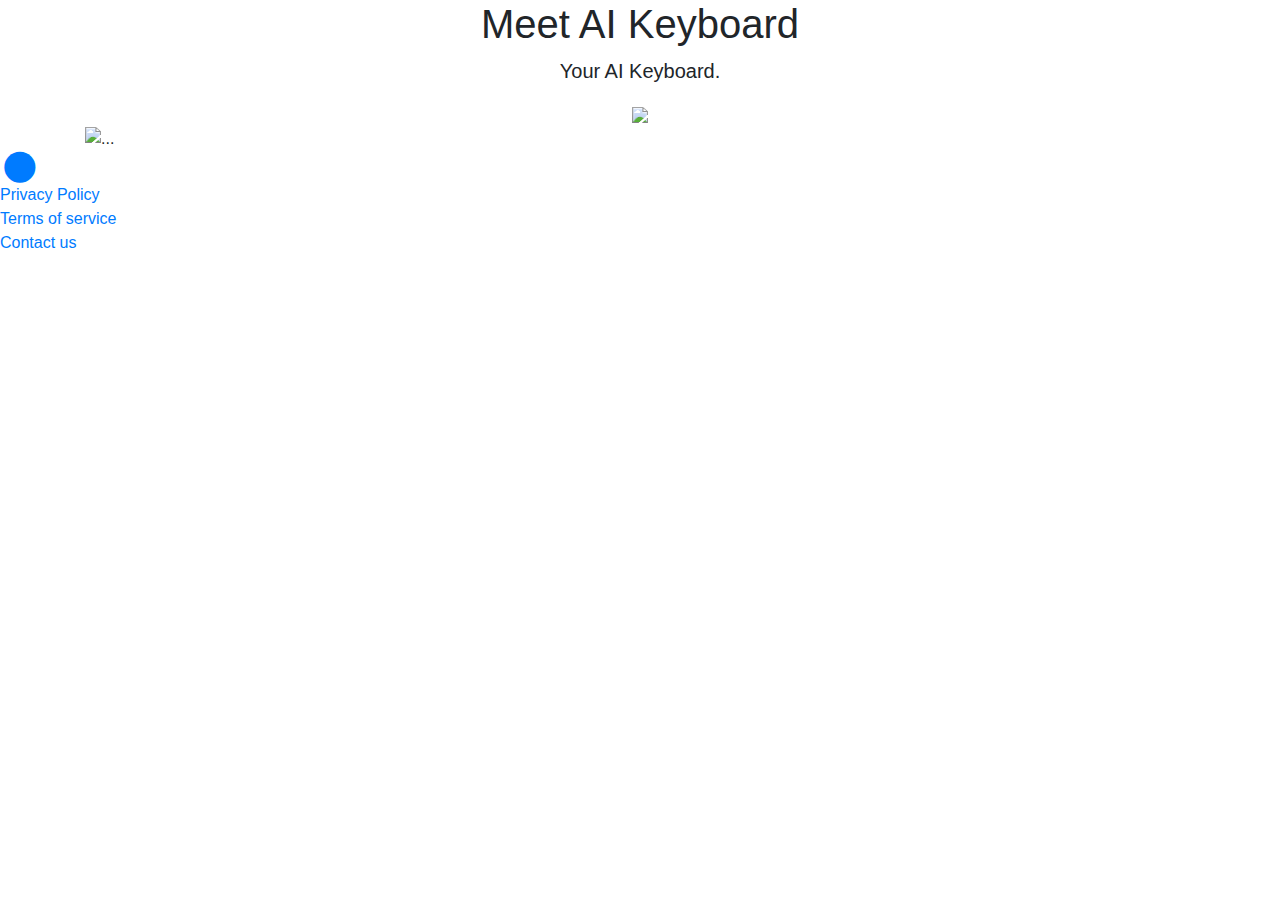
==== index.html @ 088c202f "commit" ====
<!doctype html>
<html lang="en">

<head>
    <!-- Required meta tags -->
    <meta charset="utf-8">
    <meta name="viewport" content="width=device-width, initial-scale=1, shrink-to-fit=no">

    <!-- Bootstrap CSS -->
    <link rel="stylesheet" href="https://stackpath.bootstrapcdn.com/bootstrap/4.4.1/css/bootstrap.min.css"
        integrity="sha384-Vkoo8x4CGsO3+Hhxv8T/Q5PaXtkKtu6ug5TOeNV6gBiFeWPGFN9MuhOf23Q9Ifjh" crossorigin="anonymous">
    <link rel="stylesheet" href="css/styles.css">
    <link rel="stylesheet" href="https://use.fontawesome.com/releases/v5.13.0/css/all.css">
    <link rel="stylesheet" href="https://use.fontawesome.com/releases/v5.13.0/css/v4-shims.css">
    <link rel="shortcut icon" href="assets/appicon.png" type="image/x-icon" />
    <title>AI Keyboard</title>
</head>

<body>

    <div class="page-holder container">

        <!-- Hero Section-->
        <section class="hero shape-1">
            <div class="section-header text-center">
                <h2 class="h1">Meet <span class="color">AI Keyboard</span></h2>
                <div class="row">
                    <div class="col-lg-8 mx-auto">
                        <p class="lead">Your AI Keyboard.</p>
                    </div>
                </div>
                <a href="https://apps.apple.com/us/app/iptv-streams/id1492179924" target="_blank">
                    <img role="presentation" class="app-store-badge" src="img/appstorebadge.svg">
                </a>
            </div>

            <div class="screen">
                <img src="img/device.png" alt="..." class="img-fluid">
            </div>
        </section>

    </div>

    <footer>
        <div class="footerIcons">
            <a href="https://twitter.com/andremartingo">
                <span class="fa-stack fa-1x">
                    <i class="socialIconBack fas fa-circle fa-stack-2x"></i>
                    <i class="socialIconTop fab fa-twitter fa-stack-1x"></i>
                </span>
            </a>
        </div>
        <div class="footerLinks">
            <a href="privacypolicy.html">Privacy Policy</a><br>
            <a href="termsofservice.html">Terms of service</a><br>
            <a href="mailto: indieiosstudio@gmail.com">Contact us</a>
        </div>
    </footer>

    <!-- Optional JavaScript -->
    <!-- jQuery first, then Popper.js, then Bootstrap JS -->
    <script src="https://code.jquery.com/jquery-3.4.1.slim.min.js"
        integrity="sha384-J6qa4849blE2+poT4WnyKhv5vZF5SrPo0iEjwBvKU7imGFAV0wwj1yYfoRSJoZ+n"
        crossorigin="anonymous"></script>
    <script src="https://cdn.jsdelivr.net/npm/popper.js@1.16.0/dist/umd/popper.min.js"
        integrity="sha384-Q6E9RHvbIyZFJoft+2mJbHaEWldlvI9IOYy5n3zV9zzTtmI3UksdQRVvoxMfooAo"
        crossorigin="anonymous"></script>
    <script src="https://stackpath.bootstrapcdn.com/bootstrap/4.4.1/js/bootstrap.min.js"
        integrity="sha384-wfSDF2E50Y2D1uUdj0O3uMBJnjuUD4Ih7YwaYd1iqfktj0Uod8GCExl3Og8ifwB6"
        crossorigin="anonymous"></script>
</body>

</html>
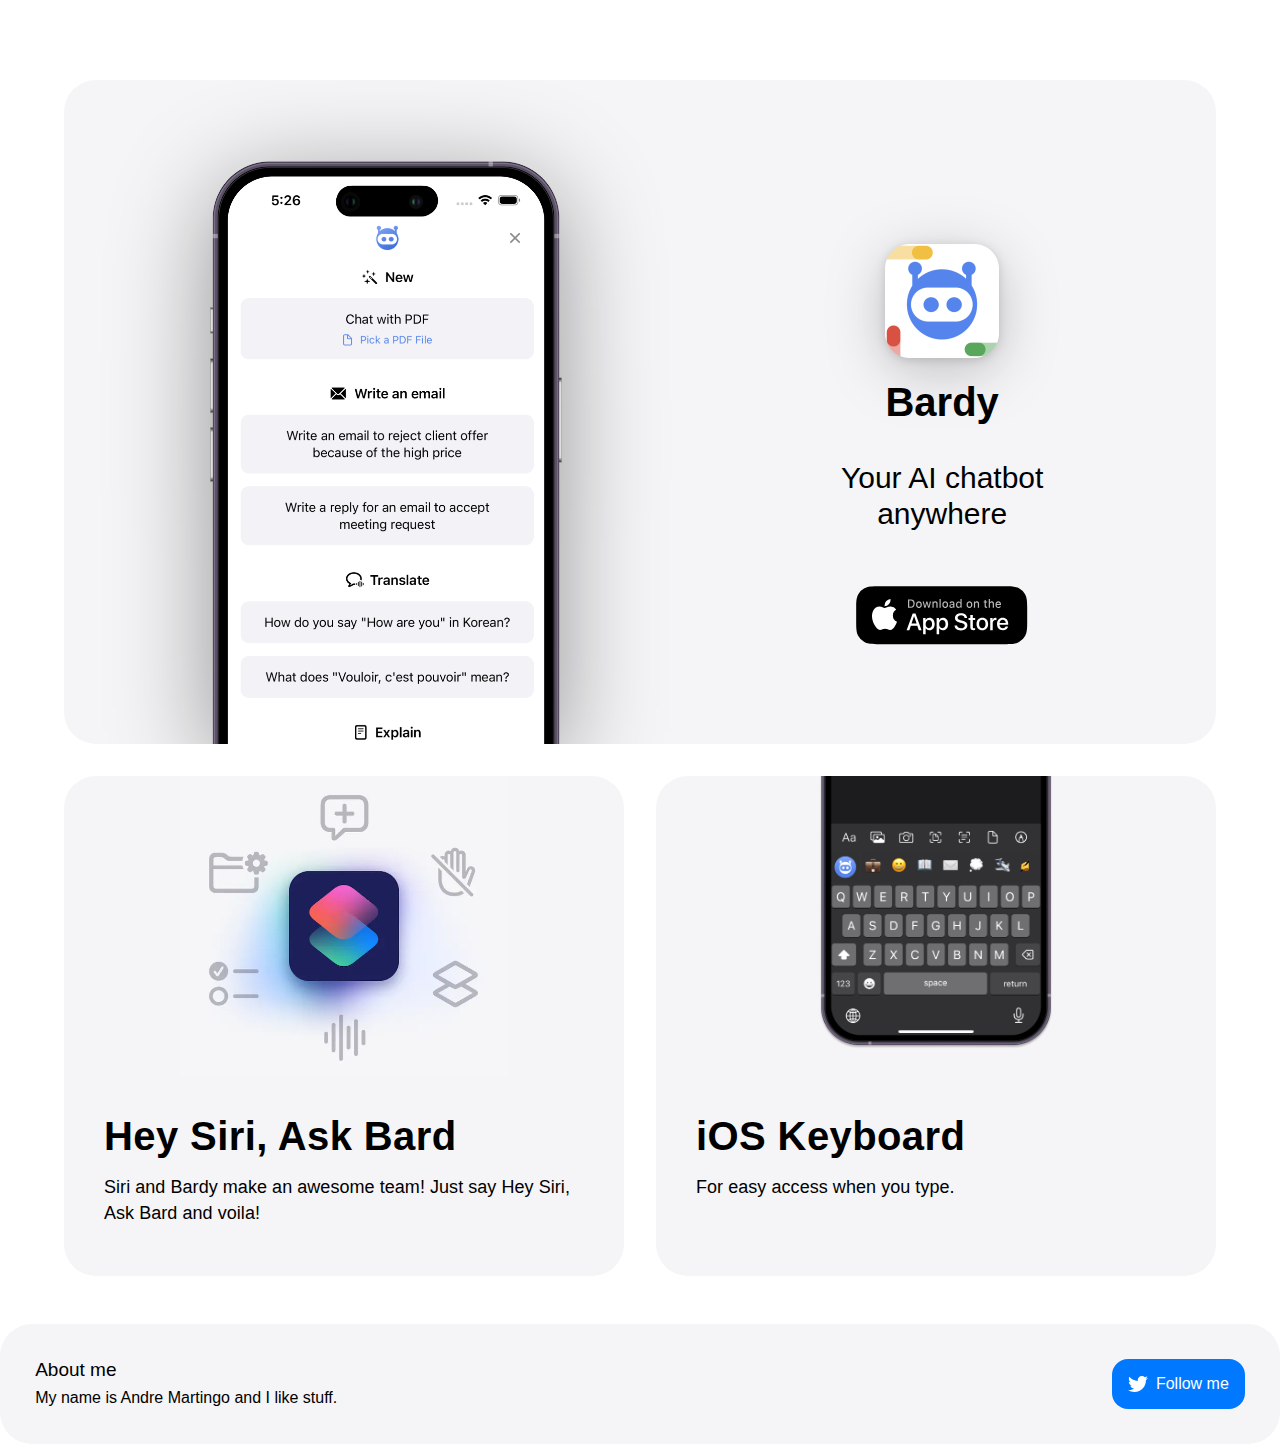
==== commit d0772710: "update website" ====
--- a/index.html
+++ b/index.html
@@ -1,73 +1,99 @@
-<!doctype html>
 <html lang="en">
-
-<head>
-    <!-- Required meta tags -->
-    <meta charset="utf-8">
-    <meta name="viewport" content="width=device-width, initial-scale=1, shrink-to-fit=no">
-
-    <!-- Bootstrap CSS -->
-    <link rel="stylesheet" href="https://stackpath.bootstrapcdn.com/bootstrap/4.4.1/css/bootstrap.min.css"
-        integrity="sha384-Vkoo8x4CGsO3+Hhxv8T/Q5PaXtkKtu6ug5TOeNV6gBiFeWPGFN9MuhOf23Q9Ifjh" crossorigin="anonymous">
-    <link rel="stylesheet" href="css/styles.css">
-    <link rel="stylesheet" href="https://use.fontawesome.com/releases/v5.13.0/css/all.css">
-    <link rel="stylesheet" href="https://use.fontawesome.com/releases/v5.13.0/css/v4-shims.css">
-    <link rel="shortcut icon" href="assets/appicon.png" type="image/x-icon" />
-    <title>AI Keyboard</title>
-</head>
-
-<body>
-
-    <div class="page-holder container">
-
-        <!-- Hero Section-->
-        <section class="hero shape-1">
-            <div class="section-header text-center">
-                <h2 class="h1">Meet <span class="color">AI Keyboard</span></h2>
-                <div class="row">
-                    <div class="col-lg-8 mx-auto">
-                        <p class="lead">Your AI Keyboard.</p>
-                    </div>
-                </div>
-                <a href="https://apps.apple.com/us/app/iptv-streams/id1492179924" target="_blank">
-                    <img role="presentation" class="app-store-badge" src="img/appstorebadge.svg">
+  <head>
+    <meta charset="UTF-8" />
+    <meta name="viewport" content="width=device-width, initial-scale=1.0" />
+    <link rel="stylesheet" href="index.css" />
+    <title>Bardy</title>
+  </head>
+  <body>
+    <div class="main">
+      <div class="layout__wrapper">
+        <section class="hero__container">
+          <div class="hero">
+            <div class="device-container">
+              <div class="screenshot">
+                <span class="screenshot__wrapper">
+                  <img
+                    class="screenshot-image"
+                    src="./assets/app-screenshot.png"
+                  />
+                </span>
+              </div>
+            </div>
+            <div class="title">
+              <img class="app-icon" src="assets/app-icon.png" />
+              <div class="app-title-text">
+                <h1 class="title-heading">Bardy</h1>
+                <p class="title-subheading">
+                  Your AI chatbot
+                  <br />
+                  anywhere
+                </p>
+              </div>
+              <div class="apple-store-icon">
+                <a href="https://apps.apple.com/us/app/ai-chatbot-assistant-for-bard/id1663687958">
+                  <svg
+                    width="172"
+                    height="59"
+                    xmlns="http://www.w3.org/2000/svg"
+                  >
+                    <g fill="none" fill-rule="evenodd">
+                      <path
+                        d="M20.693.181h129.978c7.132 0 9.718.743 12.326 2.137a14.538 14.538 0 0 1 6.048 6.049c1.394 2.607 2.137 5.193 2.137 12.326V37.67c0 7.132-.743 9.719-2.137 12.326a14.538 14.538 0 0 1-6.048 6.048c-2.608 1.395-5.194 2.137-12.326 2.137H20.693c-7.132 0-9.718-.742-12.326-2.137a14.538 14.538 0 0 1-6.048-6.048C.924 47.39.182 44.802.182 37.67V20.693c0-7.133.742-9.719 2.137-12.326a14.538 14.538 0 0 1 6.048-6.049C10.975.924 13.561.181 20.693.181Z"
+                        fill="var(--store-button-color)"
+                      ></path>
+                      <g fill="#FFF" fill-rule="nonzero">
+                        <path
+                          d="M36.88 29.486a7.058 7.058 0 0 1 3.326-5.911 7.132 7.132 0 0 0-5.632-3.072c-2.37-.25-4.667 1.43-5.874 1.43-1.231 0-3.09-1.405-5.092-1.363a7.492 7.492 0 0 0-6.312 3.883c-2.73 4.767-.693 11.772 1.92 15.626 1.309 1.886 2.837 3.994 4.838 3.92 1.957-.083 2.688-1.26 5.05-1.26 2.341 0 3.027 1.26 5.068 1.212 2.1-.035 3.423-1.896 4.685-3.8A15.662 15.662 0 0 0 41 35.748a6.809 6.809 0 0 1-4.12-6.262ZM33.026 17.97A6.977 6.977 0 0 0 34.599 13a6.976 6.976 0 0 0-4.527 2.363 6.637 6.637 0 0 0-1.613 4.785 5.765 5.765 0 0 0 4.567-2.179ZM61.268 39.639H54.86l-1.539 4.53h-2.714l6.07-16.763h2.82l6.07 16.764h-2.761l-1.538-4.531Zm-5.744-2.091h5.08l-2.505-7.354h-.07l-2.505 7.354ZM78.675 38.06c0 3.797-2.039 6.238-5.115 6.238a4.158 4.158 0 0 1-3.857-2.139h-.058v6.054h-2.516V31.947h2.435v2.033h.047a4.35 4.35 0 0 1 3.902-2.16c3.111 0 5.162 2.452 5.162 6.24Zm-2.586 0c0-2.475-1.283-4.102-3.24-4.102-1.922 0-3.215 1.66-3.215 4.101 0 2.463 1.293 4.112 3.216 4.112 1.956 0 3.239-1.615 3.239-4.112ZM92.165 38.06c0 3.797-2.039 6.238-5.115 6.238a4.158 4.158 0 0 1-3.857-2.139h-.058v6.054H80.62V31.947h2.436v2.033h.046a4.35 4.35 0 0 1 3.903-2.16c3.11 0 5.16 2.452 5.16 6.24Zm-2.586 0c0-2.475-1.282-4.102-3.24-4.102-1.921 0-3.214 1.66-3.214 4.101 0 2.463 1.293 4.112 3.215 4.112 1.957 0 3.239-1.615 3.239-4.112ZM101.08 39.499c.187 1.662 1.807 2.754 4.02 2.754 2.12 0 3.646-1.092 3.646-2.59 0-1.302-.92-2.081-3.099-2.615l-2.178-.523c-3.087-.744-4.52-2.184-4.52-4.52 0-2.892 2.527-4.879 6.117-4.879 3.552 0 5.987 1.987 6.07 4.88h-2.54c-.153-1.674-1.54-2.684-3.566-2.684-2.027 0-3.414 1.022-3.414 2.51 0 1.184.886 1.882 3.053 2.416l1.852.453c3.45.814 4.883 2.195 4.883 4.647 0 3.137-2.506 5.101-6.49 5.101-3.729 0-6.246-1.918-6.409-4.95h2.576ZM116.833 29.055v2.892h2.331v1.987h-2.33v6.738c0 1.047.466 1.535 1.49 1.535.277-.005.553-.024.828-.058v1.975c-.46.085-.929.124-1.397.116-2.482 0-3.45-.93-3.45-3.3v-7.006h-1.782v-1.987h1.782v-2.892h2.528ZM120.514 38.06c0-3.846 2.271-6.263 5.813-6.263 3.554 0 5.814 2.417 5.814 6.262 0 3.856-2.248 6.262-5.814 6.262-3.564 0-5.813-2.406-5.813-6.262Zm9.064 0c0-2.639-1.212-4.196-3.251-4.196-2.039 0-3.25 1.569-3.25 4.195 0 2.649 1.211 4.194 3.25 4.194 2.039 0 3.251-1.545 3.251-4.194ZM134.216 31.947h2.4v2.08h.057a2.922 2.922 0 0 1 2.949-2.208c.29 0 .579.03.862.094v2.347a3.526 3.526 0 0 0-1.13-.152 2.539 2.539 0 0 0-1.96.805 2.524 2.524 0 0 0-.662 2.007v7.25h-2.516V31.947ZM152.083 40.58c-.338 2.219-2.505 3.741-5.277 3.741-3.566 0-5.779-2.382-5.779-6.204 0-3.834 2.225-6.32 5.673-6.32 3.391 0 5.523 2.323 5.523 6.029v.86h-8.656v.151c-.081.91.234 1.81.865 2.473a3.197 3.197 0 0 0 2.432.989 2.774 2.774 0 0 0 2.83-1.72h2.39Zm-8.504-3.648h6.127a2.935 2.935 0 0 0-.823-2.206 2.952 2.952 0 0 0-2.183-.896 3.107 3.107 0 0 0-2.209.902 3.09 3.09 0 0 0-.912 2.2Z"
+                        ></path>
+                      </g>
+                      <g fill="#FFF" fill-rule="nonzero" opacity=".73">
+                        <path
+                          d="M54.899 13.416c1.061-.08 2.1.345 2.832 1.158a3.862 3.862 0 0 1 .944 3.039c0 2.698-1.386 4.249-3.776 4.249H52v-8.446h2.899Zm-1.653 7.251h1.514a2.46 2.46 0 0 0 2.01-.856c.513-.589.747-1.39.636-2.181a2.755 2.755 0 0 0-.646-2.167 2.468 2.468 0 0 0-2-.853h-1.514v6.057ZM60.083 18.672c-.104-1.142.417-2.248 1.344-2.853a2.748 2.748 0 0 1 3.025 0c.927.605 1.447 1.71 1.344 2.853.105 1.144-.415 2.252-1.342 2.858a2.749 2.749 0 0 1-3.03 0c-.927-.606-1.447-1.714-1.34-2.858Zm4.483 0c0-1.381-.59-2.19-1.625-2.19-1.039 0-1.623.809-1.623 2.19 0 1.393.584 2.195 1.623 2.195 1.035 0 1.625-.808 1.625-2.195ZM73.389 21.862h-1.24l-1.252-4.694h-.094l-1.247 4.694h-1.228l-1.67-6.374h1.213l1.085 4.864h.09l1.244-4.864h1.147l1.245 4.864h.095l1.08-4.864h1.195zM76.456 15.488h1.15v1.013h.09c.31-.746 1.036-1.202 1.807-1.136a1.92 1.92 0 0 1 1.59.655c.408.461.594 1.092.507 1.716v4.126h-1.196v-3.81c0-1.025-.423-1.534-1.307-1.534a1.355 1.355 0 0 0-1.075.458 1.51 1.51 0 0 0-.37 1.157v3.729h-1.196v-6.374ZM83.504 13H84.7v8.862h-1.195zM86.361 18.672c-.104-1.142.417-2.248 1.344-2.853a2.749 2.749 0 0 1 3.026 0c.926.605 1.447 1.71 1.343 2.853.106 1.144-.414 2.252-1.342 2.858a2.75 2.75 0 0 1-3.029 0c-.928-.606-1.448-1.714-1.342-2.858Zm4.483 0c0-1.381-.59-2.19-1.625-2.19-1.039 0-1.623.809-1.623 2.19 0 1.393.584 2.195 1.623 2.195 1.035 0 1.625-.808 1.625-2.195ZM93.332 20.06c0-1.148.812-1.81 2.253-1.903l1.64-.1v-.55c0-.673-.422-1.053-1.24-1.053-.667 0-1.129.257-1.262.708h-1.157c.122-1.095 1.1-1.797 2.475-1.797 1.518 0 2.375.796 2.375 2.142v4.355h-1.151v-.896h-.095c-.39.654-1.085 1.036-1.819 1a1.772 1.772 0 0 1-1.411-.482 1.971 1.971 0 0 1-.608-1.425Zm3.894-.545v-.533l-1.48.1c-.833.058-1.212.357-1.212.919 0 .573.473.907 1.123.907a1.38 1.38 0 0 0 1.065-.347 1.53 1.53 0 0 0 .504-1.046ZM99.987 18.672c0-2.014.983-3.29 2.514-3.29.772-.037 1.496.399 1.857 1.119h.09V13h1.194v8.862h-1.145v-1.007h-.094c-.389.714-1.121 1.142-1.902 1.112-1.541 0-2.514-1.276-2.514-3.295Zm1.234 0c0 1.352.606 2.166 1.618 2.166 1.008 0 1.63-.826 1.63-2.16 0-1.329-.629-2.166-1.63-2.166-1.006 0-1.618.82-1.618 2.16ZM110.588 18.672c-.104-1.142.416-2.248 1.343-2.853a2.748 2.748 0 0 1 3.026 0c.926.605 1.447 1.71 1.343 2.853.106 1.144-.414 2.252-1.342 2.858a2.749 2.749 0 0 1-3.029 0c-.927-.606-1.447-1.714-1.341-2.858Zm4.483 0c0-1.381-.59-2.19-1.625-2.19-1.039 0-1.624.809-1.624 2.19 0 1.393.585 2.195 1.624 2.195 1.035 0 1.625-.808 1.625-2.195ZM117.904 15.488h1.15v1.013h.09c.31-.746 1.036-1.202 1.807-1.136a1.92 1.92 0 0 1 1.59.655c.408.461.594 1.092.507 1.716v4.126h-1.196v-3.81c0-1.025-.423-1.534-1.307-1.534a1.355 1.355 0 0 0-1.075.458 1.51 1.51 0 0 0-.37 1.157v3.729h-1.196v-6.374ZM129.802 13.901v1.616h1.312v1.06h-1.312v3.277c0 .668.261.96.856.96.152 0 .304-.01.456-.029v1.048c-.215.04-.432.062-.65.064-1.33 0-1.859-.492-1.859-1.72v-3.6h-.962v-1.06h.962v-1.616h1.197ZM132.746 13h1.185v3.512h.095c.325-.752 1.064-1.208 1.846-1.141a1.946 1.946 0 0 1 1.574.671c.404.46.591 1.085.512 1.705v4.115h-1.196v-3.805c0-1.018-.45-1.534-1.295-1.534a1.376 1.376 0 0 0-1.12.435 1.535 1.535 0 0 0-.405 1.181v3.723h-1.196V13ZM144.928 20.14c-.335 1.203-1.441 1.98-2.625 1.845a2.69 2.69 0 0 1-2.122-.964 2.997 2.997 0 0 1-.675-2.326 3.044 3.044 0 0 1 .674-2.336 2.734 2.734 0 0 1 2.118-.994c1.685 0 2.702 1.212 2.702 3.213v.44h-4.277v.07c-.038.473.116.94.423 1.288.307.348.74.543 1.19.537.585.074 1.154-.23 1.441-.772h1.15Zm-4.205-2.053h3.06a1.587 1.587 0 0 0-.399-1.173 1.426 1.426 0 0 0-1.092-.478 1.51 1.51 0 0 0-1.115.477c-.296.311-.46.734-.454 1.174Z"
+                        ></path>
+                      </g>
+                    </g>
+                  </svg>
                 </a>
+              </div>
             </div>
-
-            <div class="screen">
-                <img src="img/device.png" alt="..." class="img-fluid">
+          </div>
+        </section>
+        <section class="widget__section">
+          <div class="widget-container">
+            <div class="widget-card">
+              <img src="assets/siri.webp" class="phone-image" />
+              <div class="feature-tile-header">
+                <h3>Hey Siri, Ask Bard</h3>
+                <p>Siri and Bardy make an awesome team! Just say Hey Siri, Ask Bard and voila!</p>
+              </div>
             </div>
+          </div>
+          <div class="widget-container">
+            <div class="widget-card">
+              <img src="assets/keyboard.png" class="phone-image" />
+              <div class="feature-tile-header">
+                <h3>iOS Keyboard</h3>
+                <p>For easy access when you type.</p>
+              </div>
+            </div>
+          </div>
         </section>
-
+      </div>
+      <section class="about-me">
+        <div class="about-me-text-content">
+          <h1 class="about-me-title">About me</h1>
+          <p class="about-me-subtitle">
+            My name is Andre Martingo and I like stuff.
+          </p>
+        </div>
+        <div class="about-me-button">
+          <a href="https://www.twitter.com/andremartingo">
+            <svg width="20" height="16" xmlns="http://www.w3.org/2000/svg"><path d="M20 1.894a8.306 8.306 0 0 1-2.357.636A4.063 4.063 0 0 0 19.447.295a8.297 8.297 0 0 1-2.605.98A4.129 4.129 0 0 0 13.847 0C11.58 0 9.743 1.808 9.743 4.04c0 .316.037.624.107.92A11.711 11.711 0 0 1 1.392.74a3.972 3.972 0 0 0-.555 2.03c0 1.401.724 2.638 1.825 3.362a4.136 4.136 0 0 1-1.858-.505v.05c0 1.958 1.414 3.59 3.29 3.961a4.17 4.17 0 0 1-1.852.07c.522 1.604 2.037 2.772 3.833 2.805a8.316 8.316 0 0 1-5.096 1.729c-.331 0-.658-.02-.979-.057A11.748 11.748 0 0 0 6.29 16c7.547 0 11.674-6.155 11.674-11.492 0-.176-.004-.35-.011-.523A8.269 8.269 0 0 0 20 1.894" fill="#FFF" fill-rule="nonzero"></path></svg>
+            Follow me
+          </a>
+        </button>
+      </section>
     </div>
-
-    <footer>
-        <div class="footerIcons">
-            <a href="https://twitter.com/andremartingo">
-                <span class="fa-stack fa-1x">
-                    <i class="socialIconBack fas fa-circle fa-stack-2x"></i>
-                    <i class="socialIconTop fab fa-twitter fa-stack-1x"></i>
-                </span>
-            </a>
-        </div>
-        <div class="footerLinks">
-            <a href="privacypolicy.html">Privacy Policy</a><br>
-            <a href="termsofservice.html">Terms of service</a><br>
-            <a href="mailto: indieiosstudio@gmail.com">Contact us</a>
-        </div>
-    </footer>
-
-    <!-- Optional JavaScript -->
-    <!-- jQuery first, then Popper.js, then Bootstrap JS -->
-    <script src="https://code.jquery.com/jquery-3.4.1.slim.min.js"
-        integrity="sha384-J6qa4849blE2+poT4WnyKhv5vZF5SrPo0iEjwBvKU7imGFAV0wwj1yYfoRSJoZ+n"
-        crossorigin="anonymous"></script>
-    <script src="https://cdn.jsdelivr.net/npm/popper.js@1.16.0/dist/umd/popper.min.js"
-        integrity="sha384-Q6E9RHvbIyZFJoft+2mJbHaEWldlvI9IOYy5n3zV9zzTtmI3UksdQRVvoxMfooAo"
-        crossorigin="anonymous"></script>
-    <script src="https://stackpath.bootstrapcdn.com/bootstrap/4.4.1/js/bootstrap.min.js"
-        integrity="sha384-wfSDF2E50Y2D1uUdj0O3uMBJnjuUD4Ih7YwaYd1iqfktj0Uod8GCExl3Og8ifwB6"
-        crossorigin="anonymous"></script>
-</body>
-
-</html>+  </body>
+</html>
--- a/index.css
+++ b/index.css
@@ -0,0 +1,409 @@
+:root {
+  --page-background-color: #ffffff;
+  --body-text-color: #000000;
+  --card-background-color: #f5f5f7;
+  --heading-text-color: #000000;
+  --sub-heading-text-color: #000000;
+  --store-button-color: #000000;
+  --subdued-text: #000000;
+  --background-color: #ffffff;
+
+  --card-radius: 32px;
+  --action-color: #0078ff;
+  --page-background-color: #f5f5f7;
+  --card-background-color: #f5f5f7;
+  ;
+}
+
+body,
+html {
+  padding: 0;
+  margin: 0;
+  font-family: -apple-system, BlinkMacSystemFont, Segoe UI, Roboto, Oxygen,
+    Ubuntu, Cantarell, Fira Sans, Droid Sans, Helvetica Neue, sans-serif;
+  background: var(--background-color);
+}
+
+.main {
+  position: relative;
+  width: 100%;
+  overflow-x: hidden;
+}
+
+.layout__wrapper {
+  max-width: 1200px;
+  margin: 0 auto;
+  width: 90%;
+  padding: 5em 0 3em;
+  display: grid;
+  grid-gap: 2rem;
+  gap: 2rem;
+}
+
+@media (max-width: 950px) {
+  .layout__wrapper {
+    width: auto;
+    margin: 0 1rem;
+    gap: 1rem;
+    padding: 1em 0;
+  }
+}
+
+@media (max-width: 700px) {
+  .layout__wrapper {
+    padding: 1rem 0 3rem;
+  }
+}
+
+.hero {
+  display: grid;
+  grid-template-columns: 1.2fr 1fr;
+  align-items: center;
+  overflow: hidden;
+  padding: 4rem 2rem 0;
+  grid-gap: 1.5rem;
+  gap: 1.5rem;
+}
+
+@media (max-width: 700px) {
+  .hero {
+    grid-template-columns: 1fr;
+  }
+}
+
+.hero__container {
+  border-radius: var(--card-radius);
+  background: var(--card-background-color);
+  position: relative;
+}
+
+.screenshot {
+  max-width: 400px;
+  margin: 0 auto;
+  filter: drop-shadow(0 20px 50px rgb(0 0 0/40%));
+  z-index: 2;
+  position: relative;
+}
+
+.screenshot__wrapper {
+  box-sizing: border-box;
+  overflow: hidden;
+  background: none;
+  opacity: 1;
+  border: 0px;
+  margin: 0px;
+  padding: 0px;
+  position: relative;
+  max-width: 100%;
+}
+
+.screenshot-image {
+  box-sizing: border-box;
+  padding: 0px;
+  border: none;
+  margin: auto;
+  display: block;
+  min-width: 100%;
+  max-width: 100%;
+  min-height: 100%;
+  max-height: 100%;
+}
+
+.card__right {
+  position: absolute;
+  top: -40px;
+  left: 40%;
+  width: 245px;
+  filter: drop-shadow(0 14px 60px rgb(0 0 0/20%));
+  z-index: 1;
+}
+
+@media (max-width: 840px) {
+  .card__right {
+    width: 170px;
+    top: 20px;
+  }
+}
+
+@media (max-width: 700px) {
+  .card__right {
+    top: inherit;
+    bottom: 35%;
+    left: 75%;
+  }
+}
+
+.card__left {
+  position: absolute;
+  bottom: 10%;
+  right: 85%;
+  width: 196px;
+  filter: drop-shadow(0 11px 46px rgb(0 0 0/20%));
+  z-index: 3;
+}
+
+@media (max-width: 840px) {
+  .card__left {
+    width: 120px;
+    right: 90%;
+  }
+}
+
+@media (max-width: 700px) {
+  .card__left {
+    right: 75%;
+  }
+}
+
+.title {
+  text-align: center;
+  display: flex;
+  flex-direction: column;
+  gap: 1.5em;
+}
+
+@media (max-width: 700px) {
+  .title {
+    grid-row-start: 1;
+  }
+}
+
+.app-icon {
+  max-width: 114px;
+  margin: 0 auto;
+  filter: drop-shadow(0 12px 29px rgb(0 0 0/20%)) drop-shadow(0 2px 5px rgb(0 0 0/15%));
+}
+
+@media (max-width: 1050px) {
+  .app-icon {
+    max-width: 90px;
+  }
+}
+
+.app-title-text {
+  display: flex;
+  flex-direction: column;
+  gap: 0.5em;
+}
+
+.title-heading {
+  margin: 0;
+  line-height: 1;
+  font-size: 2.5em;
+  color: var(--heading-text-color);
+}
+
+.title-subheading {
+  font-size: 1.875em;
+  font-weight: 500;
+  color: var(--sub-heading-text-color);
+  line-height: 1.2;
+}
+
+.widget__section {
+  display: grid;
+  grid-template-columns: 1fr 1fr;
+  grid-gap: 2rem;
+  gap: 2rem;
+}
+
+@media (max-width: 950px) {
+  .widget__section {
+    gap: 1rem;
+  }
+}
+
+@media (max-width: 700px) {
+  .widget__section {
+    grid-template-columns: 1fr;
+  }
+}
+
+.widget-container {
+  height: 500px;
+  overflow: hidden;
+  position: relative;
+  border-radius: var(--card-radius);
+  background: #f5f5f7;
+}
+
+.phone-overlay {
+  width: 781px;
+  height: 506px;
+  position: absolute;
+  top: 50%;
+  left: 50%;
+  transform: translateX(-50%) translateY(-50%);
+  z-index: 2;
+}
+
+.orange-gradient {
+  position: absolute;
+  inset: 0;
+  width: 100%;
+  height: 100%;
+}
+
+.widget-card {
+  position: absolute;
+  top: 0;
+  left: 0;
+  height: 100%;
+  width: 100%;
+  display: flex;
+  align-items: center;
+  z-index: 4;
+  flex-direction: column;
+}
+
+.widget-image {
+  margin: auto;
+  width: 170px;
+  height: 170px;
+}
+
+.phone-image {
+  display: block;
+  max-width: 400px;
+  max-height: 300px;
+  width: auto;
+  height: auto;
+}
+
+.watch-overlay {
+  position: absolute;
+  top: 50%;
+  left: 50%;
+  transform: translateX(-50%) translateY(-50%);
+  z-index: 2;
+  width: 247px;
+  height: 399px;
+}
+
+.watch-screen {
+  margin: 0 auto;
+  width: 226px;
+}
+
+.blue-gradient {
+  position: absolute;
+  inset: 0;
+  width: 100%;
+  height: 100%;
+}
+
+.phone-card-label {
+  position: absolute;
+  width: 100%;
+  bottom: 2rem;
+  z-index: 3;
+  text-align: center;
+  font-size: 1.625rem;
+  font-weight: 500;
+  font-family: system-ui, ui-rounded;
+  color: #fff;
+  z-index: 5;
+}
+
+.watch-card-label {
+  position: absolute;
+  width: 100%;
+  bottom: 2rem;
+  z-index: 3;
+  text-align: center;
+  font-size: 1.625rem;
+  font-weight: 500;
+  font-family: system-ui, ui-rounded;
+  color: #000000;
+  z-index: 5;
+}
+
+.about-me {
+  border-radius: var(--card-radius);
+  background: var(--card-background-color);
+  padding: 2.2rem;
+  display: flex;
+  flex-wrap: wrap;
+  -moz-column-gap: 1.5rem;
+  column-gap: 1.5rem;
+  row-gap: 1rem;
+  overflow: hidden;
+}
+
+@media (max-width: 700px) {
+  .about-me {
+    padding: 1.8rem;
+  }
+}
+
+.about-me-text-content {
+  width: 55%;
+  flex-grow: 1;
+}
+
+.about-me-title {
+  padding: 0;
+  font-size: 19px;
+  font-weight: 500;
+  margin: 0 0 0.3em;
+  color: var(--heading-text-color);
+}
+
+.about-me-subtitle {
+  margin: 0;
+  line-height: 1.4;
+  color: var(--body-text-color);
+  max-width: 550px;
+}
+
+.about-me-button {
+  flex-shrink: 0;
+}
+
+.about-me-button a {
+  background: var(--action-color);
+  padding: 1rem;
+  border-radius: 16px;
+  color: #fff;
+  display: inline-block;
+  font-weight: 500;
+  display: flex;
+  align-items: center;
+  gap: 0.5rem;
+  text-decoration: none;
+}
+
+.footer {
+  display: flex;
+  gap: 1.5rem;
+  color: var(--subdued-text);
+  font-size: 0.9rem;
+  padding: 0 1rem;
+  justify-content: space-between;
+}
+
+.footer a {
+  color: inherit;
+  text-decoration: none;
+}
+
+.feature-tile-header {
+  padding: 0 40px 50px;
+  width: 100%;
+  box-sizing: border-box;
+}
+
+.feature-tile-header h3 {
+  font-weight: 700;
+  font-size: 40px;
+  line-height: 1;
+  letter-spacing: .4px;
+  margin-bottom: 8px;
+}
+
+.feature-tile-header p {
+  font-weight: 400;
+  font-size: 18px;
+  line-height: 26px;
+  letter-spacing: .05px;
+}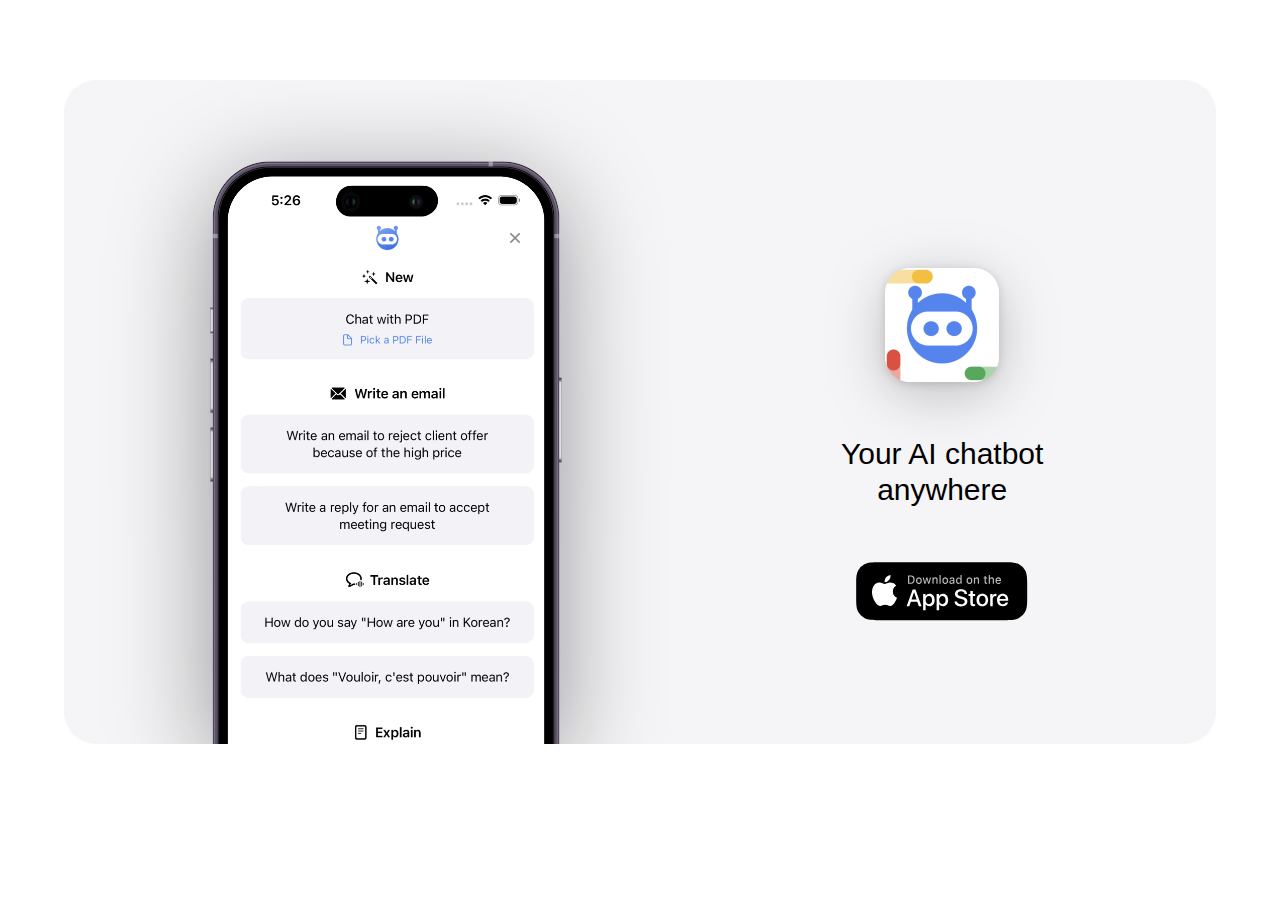
==== commit 88ab5f7d: "Update index" ====
--- a/index.html
+++ b/index.html
@@ -23,7 +23,6 @@
             <div class="title">
               <img class="app-icon" src="assets/app-icon.png" />
               <div class="app-title-text">
-                <h1 class="title-heading">Bardy</h1>
                 <p class="title-subheading">
                   Your AI chatbot
                   <br />
@@ -59,7 +58,7 @@
             </div>
           </div>
         </section>
-        <section class="widget__section">
+        <!-- <section class="widget__section">
           <div class="widget-container">
             <div class="widget-card">
               <img src="assets/siri.webp" class="phone-image" />
@@ -78,22 +77,8 @@
               </div>
             </div>
           </div>
-        </section>
+        </section> -->
       </div>
-      <section class="about-me">
-        <div class="about-me-text-content">
-          <h1 class="about-me-title">About me</h1>
-          <p class="about-me-subtitle">
-            My name is Andre Martingo and I like stuff.
-          </p>
-        </div>
-        <div class="about-me-button">
-          <a href="https://www.twitter.com/andremartingo">
-            <svg width="20" height="16" xmlns="http://www.w3.org/2000/svg"><path d="M20 1.894a8.306 8.306 0 0 1-2.357.636A4.063 4.063 0 0 0 19.447.295a8.297 8.297 0 0 1-2.605.98A4.129 4.129 0 0 0 13.847 0C11.58 0 9.743 1.808 9.743 4.04c0 .316.037.624.107.92A11.711 11.711 0 0 1 1.392.74a3.972 3.972 0 0 0-.555 2.03c0 1.401.724 2.638 1.825 3.362a4.136 4.136 0 0 1-1.858-.505v.05c0 1.958 1.414 3.59 3.29 3.961a4.17 4.17 0 0 1-1.852.07c.522 1.604 2.037 2.772 3.833 2.805a8.316 8.316 0 0 1-5.096 1.729c-.331 0-.658-.02-.979-.057A11.748 11.748 0 0 0 6.29 16c7.547 0 11.674-6.155 11.674-11.492 0-.176-.004-.35-.011-.523A8.269 8.269 0 0 0 20 1.894" fill="#FFF" fill-rule="nonzero"></path></svg>
-            Follow me
-          </a>
-        </button>
-      </section>
     </div>
   </body>
 </html>
